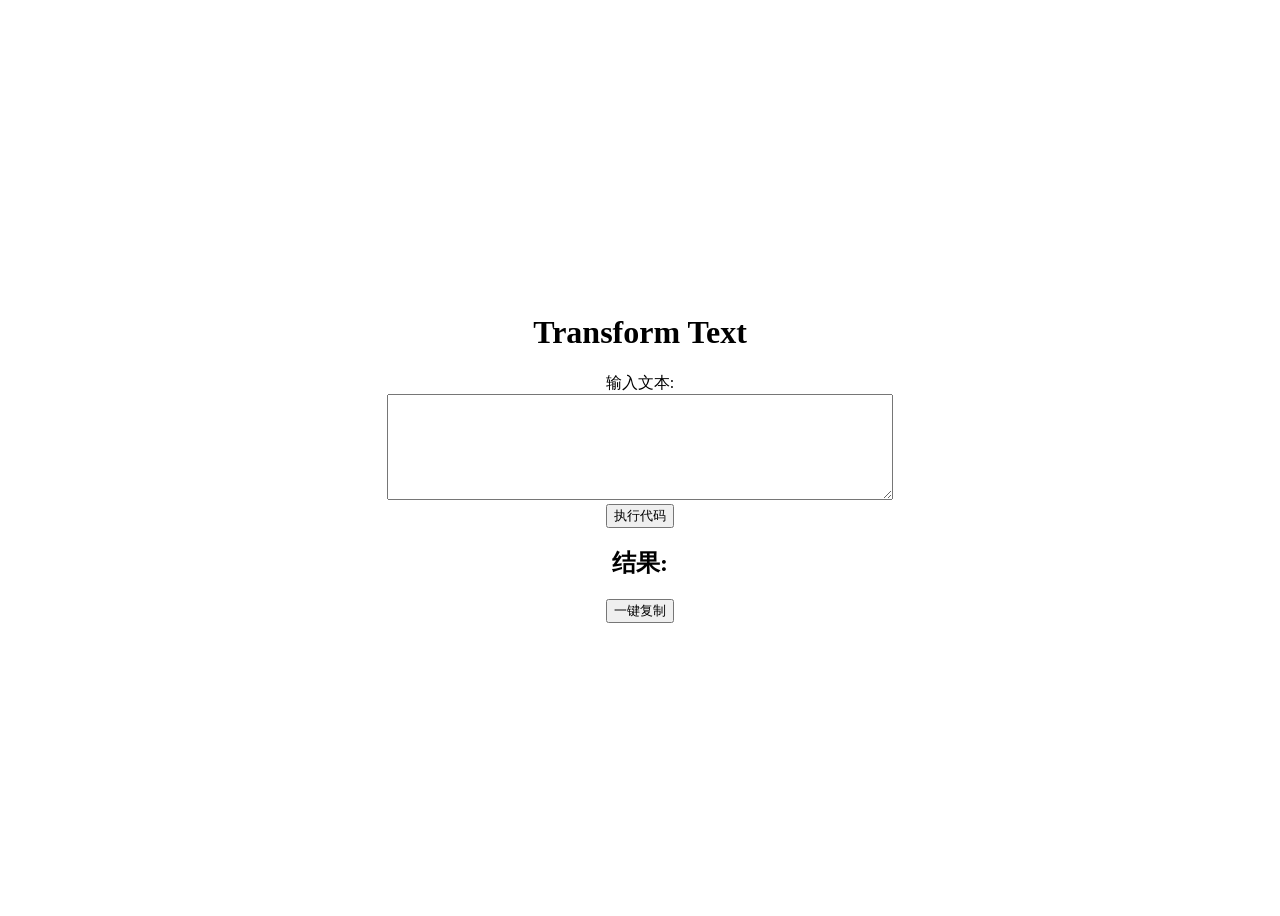
==== index.html @ 1005c85c "Update index.html" ====
<!DOCTYPE html>
<html>
<head>
    <title>Transform Text</title>
    <style>
        body {
            display: flex;
            justify-content: center;
            align-items: center;
            height: 100vh;
        }

        .container {
            text-align: center;
        }

        #inputText {
            width: 500px;
            height: 100px;
        }
    </style>
    <script>
        function transformText() {
            var text = document.getElementById("inputText").value;
            var excludedWords = [

                // 通用
                "de", "se", "do", "ve", "du",
                "pour", "para",
                "avec", "and", 
                "et", "in", "da", "di", "vi", "en", 
                "und", "una", "zum", "von", 
                "cm", "cm)", "mm", "m",
                "mit", "with", 
                "las", "los", "les", 
                "für", "for", "of", "För", "fur", "for",
                "la", "le", "el",
                "à", "è", "e", "y", "x", "a", "i", 
                "des", 
                "per", 
                "non",
                "con",
                "usw", 
                
                
                // 意大利
                "ad", // and
                "del",

                // 西班牙
                
                
                // 瑞典
                "med", "och"
                
                
                
            ];
            var uppercaseWords = ["diy"];

            text = text.toLowerCase();
            var words = text.split(" ");

            for (var i = 0; i < words.length; i++) {
                words[i] = words[i].replace(/，/g, ",");
                // console.log(words[i]+'========='+sumstr(words[i],','))
                if(sumstr(words[i],',') > 1){
                    var words_two = words[i].split(",");
                    for (var j = 0; j < words_two.length; j++) {
                        words_two[j] = strMakeOne(words_two[j],uppercaseWords,excludedWords);
                    }
                    words[i] = words_two.join(" ");
                // console.log('=========>>>>>888888888>'+words[i])
                }else{
                    words[i] = strMakeOne(words[i],uppercaseWords,excludedWords);
                }
            }

            var transformedText = words.join(" ");

            document.getElementById("output").innerText = transformedText;
        }
        function sumstr(str, a) {
            let b = str.indexOf(a);
            var num = 0;
            while (b !== -1) {
                num++;
                b = str.indexOf(a, b + 1)
            }
            return num;
        }
        function strMakeOne(str,uppercaseWords,excludedWords){
            temp = str.replace(/[,]/g, "");
            re = str;
            if (uppercaseWords.includes(temp)) {
                re = str.toUpperCase();
            } else if (!excludedWords.includes(temp)) {
                if(str.length > 0){
                    re = str[0].toUpperCase() + str.substring(1);
                }
            }

            if (str.includes("(")) {
                var start = str.indexOf("(") + 1;
                re = str.substring(0, start) + str[start].toUpperCase() + str.substring(start + 1);
            }
            return re;
        }
  
        
        function copyText() {
            var outputText = document.getElementById("output").innerText;
            
            var tempElement = document.createElement("textarea");
            tempElement.value = outputText;
            document.body.appendChild(tempElement);
            
            tempElement.select();
            document.execCommand("copy");
            
            document.body.removeChild(tempElement);
        }
    </script>
</head>
<body>
    <div class="container">
        <h1>Transform Text</h1>

        <label for="inputText">输入文本:</label>
        <br>
        <textarea id="inputText" rows="5" cols="50"></textarea>

        <br>
        <button onclick="transformText()">执行代码</button>

        <h2>结果:</h2>
        <div id="output"></div>
        <button onclick="copyText()">一键复制</button>
    </div>
</body>
</html>
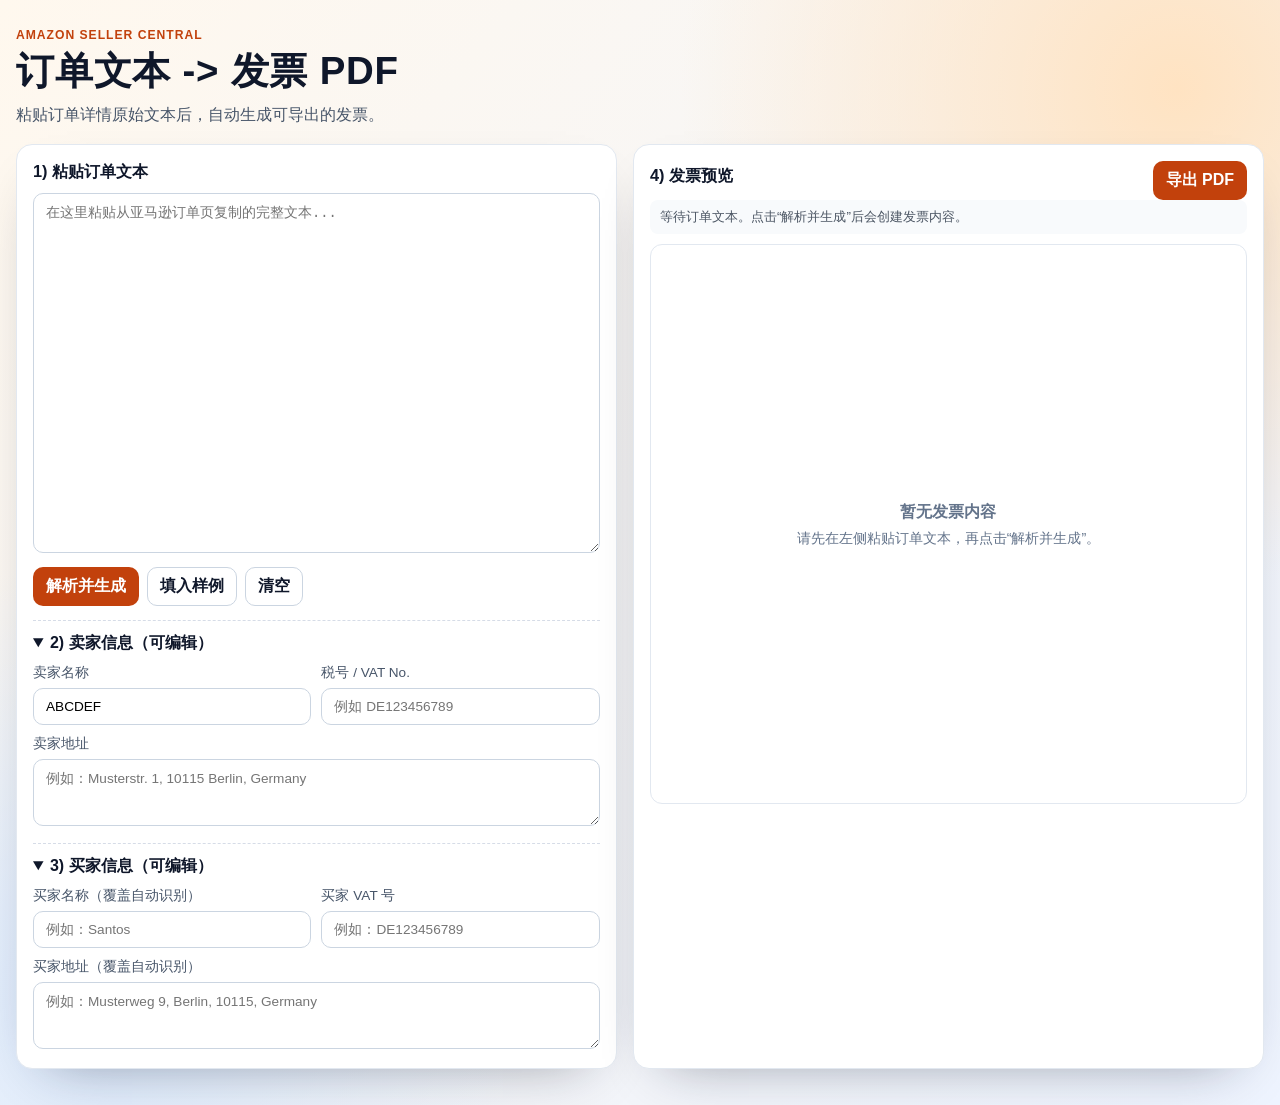
==== commit 0042d5c1: "Initial commit for 亚马逊发票 website" ====
--- a/index.html
+++ b/index.html
@@ -1,141 +1,98 @@
-<!DOCTYPE html>
-<html>
-<head>
-    <title>Transform Text</title>
-    <style>
-        body {
-            display: flex;
-            justify-content: center;
-            align-items: center;
-            height: 100vh;
-        }
-
-        .container {
-            text-align: center;
-        }
-
-        #inputText {
-            width: 500px;
-            height: 100px;
-        }
-    </style>
-    <script>
-        function transformText() {
-            var text = document.getElementById("inputText").value;
-            var excludedWords = [
-
-                // 通用
-                "de", "se", "do", "ve", "du",
-                "pour", "para",
-                "avec", "and", 
-                "et", "in", "da", "di", "vi", "en", 
-                "und", "una", "zum", "von", 
-                "cm", "cm)", "mm", "m",
-                "mit", "with", 
-                "las", "los", "les", 
-                "für", "for", "of", "För", "fur", "for",
-                "la", "le", "el",
-                "à", "è", "e", "y", "x", "a", "i", 
-                "des", 
-                "per", 
-                "non",
-                "con",
-                "usw", 
-                
-                
-                // 意大利
-                "ad", // and
-                "del",
-
-                // 西班牙
-                
-                
-                // 瑞典
-                "med", "och"
-                
-                
-                
-            ];
-            var uppercaseWords = ["diy"];
-
-            text = text.toLowerCase();
-            var words = text.split(" ");
-
-            for (var i = 0; i < words.length; i++) {
-                words[i] = words[i].replace(/，/g, ",");
-                // console.log(words[i]+'========='+sumstr(words[i],','))
-                if(sumstr(words[i],',') > 1){
-                    var words_two = words[i].split(",");
-                    for (var j = 0; j < words_two.length; j++) {
-                        words_two[j] = strMakeOne(words_two[j],uppercaseWords,excludedWords);
-                    }
-                    words[i] = words_two.join(" ");
-                // console.log('=========>>>>>888888888>'+words[i])
-                }else{
-                    words[i] = strMakeOne(words[i],uppercaseWords,excludedWords);
-                }
-            }
-
-            var transformedText = words.join(" ");
-
-            document.getElementById("output").innerText = transformedText;
-        }
-        function sumstr(str, a) {
-            let b = str.indexOf(a);
-            var num = 0;
-            while (b !== -1) {
-                num++;
-                b = str.indexOf(a, b + 1)
-            }
-            return num;
-        }
-        function strMakeOne(str,uppercaseWords,excludedWords){
-            temp = str.replace(/[,]/g, "");
-            re = str;
-            if (uppercaseWords.includes(temp)) {
-                re = str.toUpperCase();
-            } else if (!excludedWords.includes(temp)) {
-                if(str.length > 0){
-                    re = str[0].toUpperCase() + str.substring(1);
-                }
-            }
-
-            if (str.includes("(")) {
-                var start = str.indexOf("(") + 1;
-                re = str.substring(0, start) + str[start].toUpperCase() + str.substring(start + 1);
-            }
-            return re;
-        }
-  
-        
-        function copyText() {
-            var outputText = document.getElementById("output").innerText;
-            
-            var tempElement = document.createElement("textarea");
-            tempElement.value = outputText;
-            document.body.appendChild(tempElement);
-            
-            tempElement.select();
-            document.execCommand("copy");
-            
-            document.body.removeChild(tempElement);
-        }
-    </script>
-</head>
-<body>
-    <div class="container">
-        <h1>Transform Text</h1>
-
-        <label for="inputText">输入文本:</label>
-        <br>
-        <textarea id="inputText" rows="5" cols="50"></textarea>
-
-        <br>
-        <button onclick="transformText()">执行代码</button>
-
-        <h2>结果:</h2>
-        <div id="output"></div>
-        <button onclick="copyText()">一键复制</button>
-    </div>
-</body>
-</html>
+<!doctype html>
+<html lang="zh-CN">
+  <head>
+    <meta charset="UTF-8" />
+    <meta name="viewport" content="width=device-width, initial-scale=1.0" />
+    <title>亚马逊订单转发票</title>
+    <link rel="stylesheet" href="style.css" />
+  </head>
+  <body>
+    <main class="app-shell">
+      <header class="hero">
+        <p class="eyebrow">Amazon Seller Central</p>
+        <h1>订单文本 -> 发票 PDF</h1>
+        <p class="sub">
+          粘贴订单详情原始文本后，自动生成可导出的发票。
+        </p>
+      </header>
+
+      <section class="layout">
+        <section class="panel input-panel">
+          <h2>1) 粘贴订单文本</h2>
+          <textarea
+            id="rawInput"
+            placeholder="在这里粘贴从亚马逊订单页复制的完整文本..."
+            spellcheck="false"
+          ></textarea>
+
+          <div class="button-row">
+            <button id="parseBtn" class="btn primary">解析并生成</button>
+            <button id="sampleBtn" class="btn ghost">填入样例</button>
+            <button id="clearBtn" class="btn ghost">清空</button>
+          </div>
+
+          <details class="seller-settings" open>
+            <summary>2) 卖家信息（可编辑）</summary>
+            <div class="form-grid">
+              <label>
+                卖家名称
+                <input id="sellerName" value="ABCDEF" />
+              </label>
+              <label>
+                税号 / VAT No.
+                <input id="sellerTaxId" placeholder="例如 DE123456789" />
+              </label>
+              <label class="span-2">
+                卖家地址
+                <textarea
+                  id="sellerAddress"
+                  rows="3"
+                  placeholder="例如：Musterstr. 1, 10115 Berlin, Germany"
+                ></textarea>
+              </label>
+            </div>
+          </details>
+
+          <details class="seller-settings" open>
+            <summary>3) 买家信息（可编辑）</summary>
+            <div class="form-grid">
+              <label>
+                买家名称（覆盖自动识别）
+                <input id="buyerNameOverride" placeholder="例如：Santos" />
+              </label>
+              <label>
+                买家 VAT 号
+                <input id="buyerVatOverride" placeholder="例如：DE123456789" />
+              </label>
+              <label class="span-2">
+                买家地址（覆盖自动识别）
+                <textarea
+                  id="buyerAddressOverride"
+                  rows="3"
+                  placeholder="例如：Musterweg 9, Berlin, 10115, Germany"
+                ></textarea>
+              </label>
+            </div>
+          </details>
+        </section>
+
+        <section class="panel preview-panel">
+          <div class="preview-toolbar">
+            <h2>4) 发票预览</h2>
+            <button id="pdfBtn" class="btn primary">导出 PDF</button>
+          </div>
+          <p id="statusText" class="status">
+            等待订单文本。点击“解析并生成”后会创建发票内容。
+          </p>
+
+          <article id="invoice" class="invoice empty-state">
+            <p class="empty-title">暂无发票内容</p>
+            <p class="empty-desc">请先在左侧粘贴订单文本，再点击“解析并生成”。</p>
+          </article>
+        </section>
+      </section>
+    </main>
+
+    <script src="app.js"></script>
+  </body>
+</html>
--- a/style.css
+++ b/style.css
@@ -0,0 +1,738 @@
+:root {
+  --ink: #0f172a;
+  --paper: #f8fafc;
+  --card: #ffffff;
+  --accent: #c2410c;
+  --accent-soft: #ffedd5;
+  --line: #e2e8f0;
+  --muted: #475569;
+  --shadow: 0 22px 55px -32px rgba(15, 23, 42, 0.45);
+}
+
+* {
+  box-sizing: border-box;
+}
+
+html,
+body {
+  margin: 0;
+  padding: 0;
+  min-height: 100%;
+  color: var(--ink);
+  background:
+    radial-gradient(circle at 92% 8%, #ffe3c2 0%, transparent 32%),
+    radial-gradient(circle at 8% 90%, #dbeafe 0%, transparent 28%),
+    linear-gradient(130deg, #fff8ee 0%, #eef4ff 100%);
+  font-family:
+    "Avenir Next",
+    "Hiragino Sans GB",
+    "Noto Sans SC",
+    "PingFang SC",
+    sans-serif;
+}
+
+.app-shell {
+  max-width: 1300px;
+  margin: 0 auto;
+  padding: 28px 16px 36px;
+}
+
+.hero h1 {
+  margin: 4px 0 8px;
+  font-size: clamp(1.7rem, 3vw, 2.4rem);
+  letter-spacing: 0.02em;
+}
+
+.eyebrow {
+  margin: 0;
+  color: var(--accent);
+  font-weight: 700;
+  letter-spacing: 0.08em;
+  text-transform: uppercase;
+  font-size: 0.76rem;
+}
+
+.sub {
+  margin: 0;
+  color: var(--muted);
+}
+
+.layout {
+  display: grid;
+  grid-template-columns: minmax(280px, 1fr) minmax(340px, 1.05fr);
+  gap: 16px;
+  margin-top: 18px;
+}
+
+.panel {
+  background: color-mix(in oklab, var(--card) 92%, white 8%);
+  border: 1px solid var(--line);
+  border-radius: 16px;
+  box-shadow: var(--shadow);
+  padding: 16px;
+}
+
+h2 {
+  margin: 0 0 10px;
+  font-size: 1.02rem;
+}
+
+textarea,
+input {
+  width: 100%;
+  border: 1px solid #cbd5e1;
+  border-radius: 10px;
+  padding: 10px 12px;
+  font: inherit;
+  background: #fff;
+  transition: border-color 0.2s ease;
+}
+
+textarea:focus,
+input:focus {
+  outline: none;
+  border-color: var(--accent);
+}
+
+#rawInput {
+  min-height: 360px;
+  resize: vertical;
+  font-family: "IBM Plex Mono", "Menlo", "Consolas", monospace;
+  font-size: 0.86rem;
+  line-height: 1.45;
+}
+
+.button-row {
+  display: flex;
+  gap: 8px;
+  flex-wrap: wrap;
+  margin-top: 10px;
+}
+
+.btn {
+  border: 1px solid transparent;
+  border-radius: 10px;
+  padding: 8px 12px;
+  font: inherit;
+  font-weight: 700;
+  cursor: pointer;
+}
+
+.btn.primary {
+  background: var(--accent);
+  color: #fff;
+}
+
+.btn.primary:hover {
+  filter: brightness(0.96);
+}
+
+.btn.ghost {
+  background: #fff;
+  border-color: #cbd5e1;
+  color: var(--ink);
+}
+
+.seller-settings {
+  margin-top: 14px;
+  border-top: 1px dashed #d6dce7;
+  padding-top: 12px;
+}
+
+.seller-settings summary {
+  cursor: pointer;
+  font-weight: 700;
+  margin-bottom: 10px;
+}
+
+.form-grid {
+  display: grid;
+  grid-template-columns: 1fr 1fr;
+  gap: 10px;
+}
+
+.form-grid label {
+  display: block;
+  font-size: 0.85rem;
+  color: var(--muted);
+}
+
+.form-grid input,
+.form-grid textarea {
+  margin-top: 6px;
+}
+
+.span-2 {
+  grid-column: span 2;
+}
+
+.preview-toolbar {
+  display: flex;
+  align-items: center;
+  justify-content: space-between;
+  gap: 8px;
+  flex-wrap: wrap;
+}
+
+.status {
+  margin: 0 0 10px;
+  padding: 8px 10px;
+  border-radius: 8px;
+  font-size: 0.84rem;
+  color: #4b5563;
+  background: #f8fafc;
+}
+
+.status.error {
+  color: #7f1d1d;
+  background: #fee2e2;
+}
+
+.status.ok {
+  color: #14532d;
+  background: #dcfce7;
+}
+
+.invoice {
+  background: #fff;
+  border: 1px solid #e2e8f0;
+  border-radius: 12px;
+  min-height: 560px;
+  padding: 22px;
+}
+
+.invoice-head {
+  display: grid;
+  grid-template-columns: 1.1fr 0.9fr;
+  gap: 14px;
+  border-bottom: 2px solid #f1f5f9;
+  padding-bottom: 12px;
+}
+
+.invoice h3 {
+  margin: 0;
+  font-size: 1.45rem;
+}
+
+.invoice-meta p,
+.block p {
+  margin: 4px 0;
+  font-size: 0.92rem;
+}
+
+.grid-2 {
+  display: grid;
+  grid-template-columns: 1fr 1fr;
+  gap: 12px;
+  margin-top: 14px;
+}
+
+.block {
+  border: 1px solid #e5e7eb;
+  border-radius: 10px;
+  padding: 10px;
+}
+
+.block h4 {
+  margin: 0 0 6px;
+  font-size: 0.9rem;
+  color: #334155;
+}
+
+.items {
+  width: 100%;
+  border-collapse: collapse;
+  margin-top: 14px;
+}
+
+.items th,
+.items td {
+  border-bottom: 1px solid #e2e8f0;
+  text-align: left;
+  padding: 8px 6px;
+  font-size: 0.88rem;
+  vertical-align: top;
+}
+
+.items th {
+  background: #f8fafc;
+  font-weight: 700;
+}
+
+.num {
+  text-align: right;
+}
+
+.totals {
+  margin-top: 12px;
+  margin-left: auto;
+  width: min(360px, 100%);
+}
+
+.totals .row {
+  display: flex;
+  justify-content: space-between;
+  padding: 6px 0;
+  border-bottom: 1px dashed #e2e8f0;
+  font-size: 0.92rem;
+}
+
+.totals .row strong {
+  color: var(--ink);
+}
+
+.note {
+  margin-top: 12px;
+  padding: 9px 10px;
+  border-radius: 8px;
+  background: var(--accent-soft);
+  color: #7c2d12;
+  font-size: 0.82rem;
+}
+
+.empty-state {
+  display: grid;
+  place-content: center;
+  text-align: center;
+  color: #64748b;
+}
+
+.empty-title {
+  margin: 0;
+  font-size: 1.03rem;
+  font-weight: 700;
+}
+
+.empty-desc {
+  margin: 6px 0 0;
+  font-size: 0.9rem;
+}
+
+.invoice.official-template {
+  border: none;
+  box-shadow: none;
+  background: transparent;
+  padding: 0;
+  min-height: auto;
+}
+
+.invoice-doc {
+  display: flex;
+  flex-direction: column;
+  gap: 0;
+}
+
+.template-page {
+  width: 100%;
+  max-width: 920px;
+  height: 1230px;
+  margin: 0 auto;
+  padding: 0 24px 10px;
+  display: flex;
+  flex-direction: column;
+  box-sizing: border-box;
+  background: #fff;
+  border: 1px solid #dbe3ea;
+  color: #23282c;
+  font-family: Arial, Helvetica, sans-serif;
+  overflow: hidden;
+}
+
+.top-blue-bar {
+  height: 14px;
+  background: #333b41;
+  margin: 0 -24px 8px;
+}
+
+.template-header {
+  display: flex;
+  justify-content: flex-end;
+  margin-bottom: 4px;
+}
+
+.template-header h3 {
+  margin: 0;
+  font-size: 2.3rem;
+  font-weight: 600;
+  color: #31363a;
+}
+
+.doc-top-grid {
+  margin-top: 6px;
+  display: grid;
+  grid-template-columns: 1fr 360px;
+  gap: 22px;
+  align-items: start;
+}
+
+.customer-block {
+  margin-top: 116px;
+  font-size: 0.83rem;
+  line-height: 1.35;
+}
+
+.customer-block p {
+  margin: 2px 0;
+}
+
+.summary-card {
+  background: #e9f1f6;
+  border: 1px solid #cad8e2;
+  padding: 11px 12px;
+  font-size: 0.76rem;
+}
+
+.summary-row {
+  display: grid;
+  grid-template-columns: 1fr 1fr;
+  gap: 8px;
+  margin: 4px 0;
+}
+
+.summary-row span {
+  color: #2f3438;
+}
+
+.summary-row strong {
+  font-weight: 600;
+  color: #1f2326;
+  word-break: break-word;
+}
+
+.summary-divider {
+  margin: 7px 0;
+  border-top: 1px solid #c8d5df;
+}
+
+.summary-row.total-row {
+  margin-top: 7px;
+  font-weight: 700;
+}
+
+.vat-declare-box {
+  width: 360px;
+  margin-left: auto;
+  margin-top: 8px;
+  border: 1px solid #ccd3da;
+  font-size: 0.72rem;
+}
+
+.vat-declare-box div {
+  display: grid;
+  grid-template-columns: 1fr 1fr;
+  gap: 8px;
+  padding: 8px 10px;
+}
+
+.vat-declare-box div + div {
+  border-top: 1px solid #d6dde3;
+}
+
+.vat-declare-box strong {
+  font-weight: 600;
+  word-break: break-word;
+}
+
+.support-line {
+  margin: 14px 0 6px;
+  font-size: 0.7rem;
+  color: #2e3337;
+}
+
+.support-link {
+  color: #3557c2;
+  font-weight: 700;
+}
+
+.template-separator {
+  border-top: 1px solid #cfd6dc;
+  margin: 9px 0;
+}
+
+.address-grid {
+  display: grid;
+  grid-template-columns: 1fr 1fr 1fr;
+  gap: 18px;
+  font-size: 0.72rem;
+}
+
+.address-card h4 {
+  margin: 0 0 7px;
+  font-size: 1.16rem;
+  font-weight: 700;
+  color: #262a2d;
+}
+
+.address-card p {
+  margin: 2px 0;
+  line-height: 1.3;
+}
+
+.order-info {
+  margin-top: 2px;
+  font-size: 0.72rem;
+}
+
+.order-info h4 {
+  margin: 0 0 6px;
+  font-size: 1.16rem;
+  font-weight: 700;
+  color: #262a2d;
+}
+
+.order-info-table {
+  max-width: 420px;
+}
+
+.order-info-table div {
+  display: grid;
+  grid-template-columns: 120px 1fr;
+  gap: 12px;
+  margin: 4px 0;
+}
+
+.order-info-table strong {
+  font-weight: 600;
+}
+
+.invoice-details-block h4 {
+  margin: 0 0 6px;
+  font-size: 1.38rem;
+  font-weight: 700;
+  color: #262a2d;
+}
+
+.template-lines {
+  width: 100%;
+  border-collapse: collapse;
+  font-size: 0.66rem;
+}
+
+.template-lines th {
+  text-align: left;
+  font-weight: 700;
+  padding: 7px 6px;
+  border-top: 1px solid #d7dde2;
+  border-bottom: 1px solid #d7dde2;
+  background: #f4f5f6;
+}
+
+.template-lines td {
+  padding: 6px 6px;
+  border-bottom: 1px solid #e6eaee;
+  vertical-align: top;
+}
+
+.template-lines .desc-cell {
+  line-height: 1.35;
+}
+
+.template-lines .minor-row td {
+  padding-top: 5px;
+  padding-bottom: 5px;
+  border-bottom: none;
+}
+
+.template-lines th:nth-child(1) {
+  width: 45%;
+}
+
+.num-cell {
+  text-align: right;
+  white-space: nowrap;
+}
+
+.grand-total {
+  margin-top: 8px;
+  border-top: 1px solid #d1d7dc;
+  padding-top: 7px;
+  display: flex;
+  justify-content: flex-end;
+  align-items: baseline;
+  gap: 34px;
+}
+
+.grand-total.no-extra-rows {
+  border-top: none;
+  padding-top: 0;
+  margin-top: 6px;
+}
+
+.grand-total span {
+  font-size: 1.9rem;
+  font-weight: 700;
+  color: #32373b;
+}
+
+.grand-total strong {
+  font-size: 2rem;
+  font-weight: 700;
+  color: #2a2f33;
+}
+
+.vat-breakdown {
+  margin-top: 7px;
+  margin-left: auto;
+  width: 52%;
+}
+
+.vat-breakdown table {
+  width: 100%;
+  border-collapse: collapse;
+  font-size: 0.66rem;
+}
+
+.vat-breakdown th,
+.vat-breakdown td {
+  text-align: right;
+  padding: 6px 6px;
+  border-bottom: 1px solid #e1e6ea;
+}
+
+.vat-breakdown th:first-child,
+.vat-breakdown td:first-child {
+  text-align: left;
+}
+
+.vat-breakdown tfoot td {
+  font-weight: 700;
+}
+
+.page-footer {
+  margin-top: auto;
+  border-top: 1px solid #cfd6dc;
+  padding-top: 7px;
+  display: flex;
+  justify-content: space-between;
+  align-items: flex-end;
+  gap: 14px;
+}
+
+.footer-note {
+  max-width: 68%;
+  font-size: 0.56rem;
+  color: #7a7f84;
+  line-height: 1.35;
+}
+
+.footer-page {
+  font-size: 1rem;
+  color: #63686d;
+  white-space: nowrap;
+}
+
+@media (max-width: 960px) {
+  .layout {
+    grid-template-columns: 1fr;
+  }
+
+  #rawInput {
+    min-height: 280px;
+  }
+
+  .template-page {
+    height: auto;
+    padding: 0 14px 12px;
+    overflow: visible;
+  }
+
+  .top-blue-bar {
+    margin: 0 -14px 10px;
+  }
+
+  .doc-top-grid {
+    grid-template-columns: 1fr;
+    gap: 10px;
+  }
+
+  .customer-block {
+    margin-top: 0;
+  }
+
+  .summary-card,
+  .vat-declare-box {
+    width: 100%;
+  }
+
+  .address-grid {
+    grid-template-columns: 1fr;
+    gap: 12px;
+  }
+
+  .grand-total {
+    justify-content: space-between;
+    gap: 8px;
+  }
+
+  .grand-total span,
+  .grand-total strong {
+    font-size: 1.2rem;
+  }
+
+  .vat-breakdown {
+    width: 100%;
+  }
+
+  .page-footer {
+    flex-direction: column;
+    align-items: flex-start;
+  }
+
+  .footer-note {
+    max-width: 100%;
+  }
+}
+
+@media print {
+  body {
+    background: #fff;
+  }
+
+  .hero,
+  .input-panel,
+  .preview-toolbar,
+  .status {
+    display: none !important;
+  }
+
+  .layout {
+    display: block;
+  }
+
+  .preview-panel {
+    box-shadow: none;
+    border: none;
+    padding: 0;
+  }
+
+  .invoice {
+    border: none;
+    box-shadow: none;
+    border-radius: 0;
+    min-height: auto;
+    padding: 0;
+  }
+
+  .invoice.official-template {
+    border: none;
+  }
+
+  .invoice-doc {
+    gap: 0;
+  }
+
+  .template-page {
+    max-width: none;
+    width: 210mm;
+    height: 297mm;
+    margin: 0 auto;
+    padding: 0 10mm 8mm;
+    page-break-after: auto;
+    border: none;
+    overflow: hidden;
+  }
+
+  .top-blue-bar {
+    margin: 0 -10mm 7px;
+  }
+}
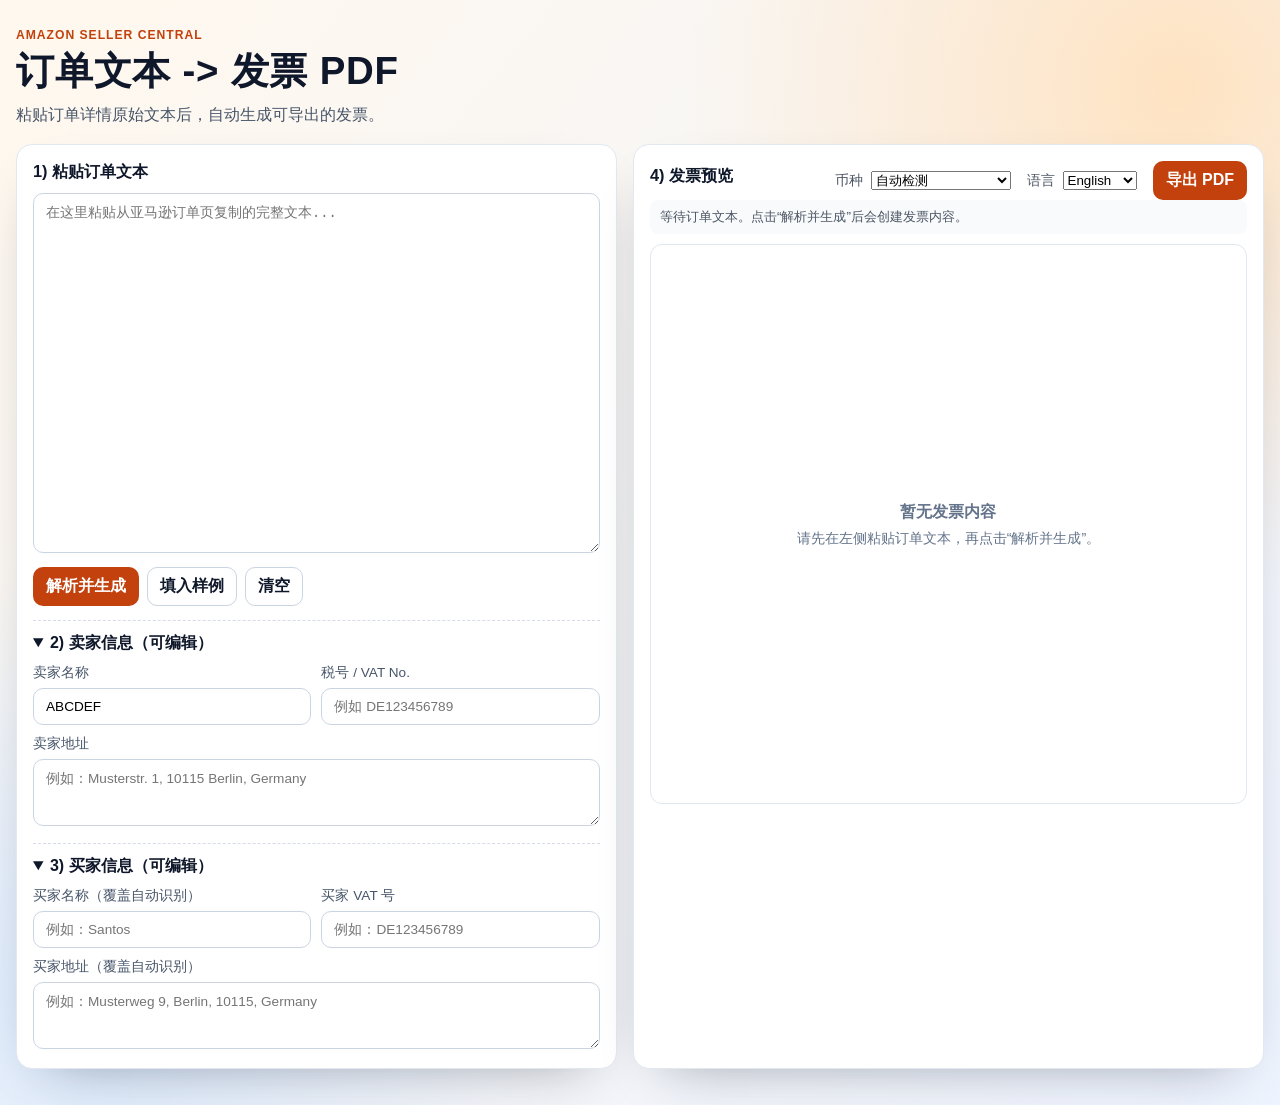
==== commit 7c913c63: "修改：增加更多功能" ====
--- a/index.html
+++ b/index.html
@@ -74,12 +74,45 @@
               </label>
             </div>
           </details>
+
+
         </section>
 
         <section class="panel preview-panel">
           <div class="preview-toolbar">
             <h2>4) 发票预览</h2>
-            <button id="pdfBtn" class="btn primary">导出 PDF</button>
+            <div style="margin-left: auto; display: flex; align-items: center; gap: 1rem;">
+              <label style="display: flex; align-items: center; gap: 0.5rem; font-size: 0.875rem; color: #4b5563; white-space: nowrap;">
+                币种
+                <select id="currencyOverride" style="width: auto;">
+                  <option value="">自动检测</option>
+                  <option value="€">欧元 (€)</option>
+                  <option value="US$">美元 (US$)</option>
+                  <option value="£">英镑 (£)</option>
+                  <option value="¥">日元 (¥)</option>
+                  <option value="CA$">加元 (CA$)</option>
+                  <option value="A$">澳元 (A$)</option>
+                  <option value="PLN">波兰兹罗提 (PLN)</option>
+                  <option value="SEK">瑞典克朗 (SEK)</option>
+                  <option value="MX$">墨西哥比索 (MX$)</option>
+                  <option value="SAR">沙特里亚尔 (SAR)</option>
+                  <option value="TRY">土耳其里拉 (TRY)</option>
+                  <option value="AED">阿联酋迪拉姆 (AED)</option>
+                </select>
+              </label>
+              <label style="display: flex; align-items: center; gap: 0.5rem; font-size: 0.875rem; color: #4b5563; white-space: nowrap;">
+                语言
+                <select id="invoiceLang">
+                  <option value="en">English</option>
+                  <option value="de">Deutsch</option>
+                  <option value="fr">Français</option>
+                  <option value="it">Italiano</option>
+                  <option value="es">Español</option>
+                  <option value="ja">日本語</option>
+                </select>
+              </label>
+              <button id="pdfBtn" class="btn primary">导出 PDF</button>
+            </div>
           </div>
           <p id="statusText" class="status">
             等待订单文本。点击“解析并生成”后会创建发票内容。
--- a/style.css
+++ b/style.css
@@ -367,6 +367,8 @@
 
 .customer-block {
   margin-top: 116px;
+  justify-self: center;
+  width: min(78%, 330px);
   font-size: 0.83rem;
   line-height: 1.35;
 }
@@ -647,6 +649,8 @@
 
   .customer-block {
     margin-top: 0;
+    justify-self: start;
+    width: auto;
   }
 
   .summary-card,
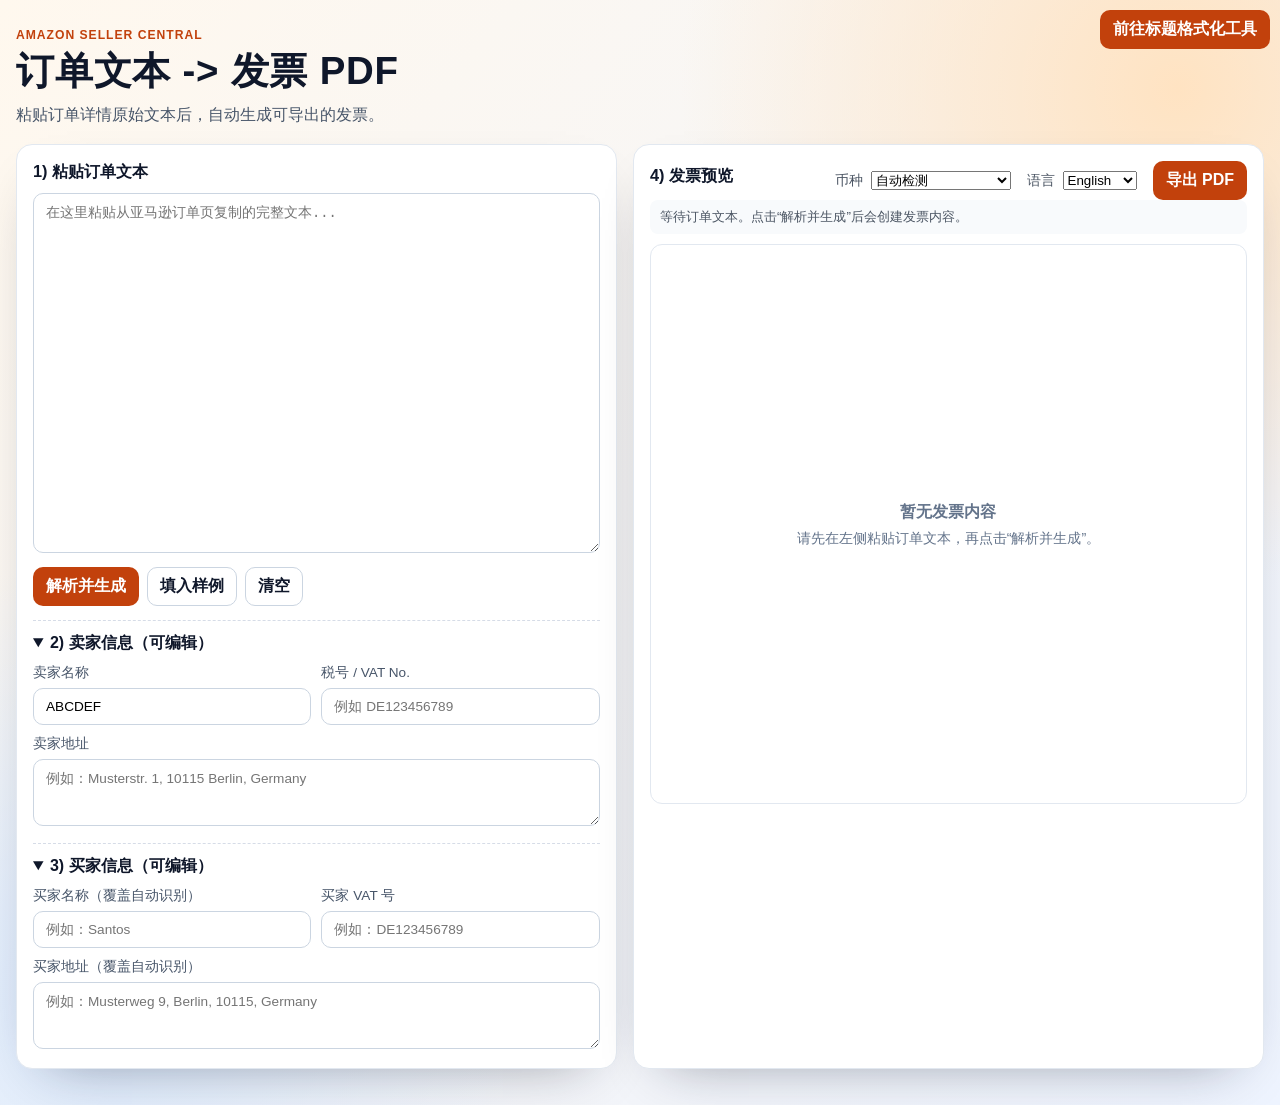
==== commit b9ec55b5: "增加了2个页面互相切换的按钮" ====
--- a/index.html
+++ b/index.html
@@ -7,6 +7,7 @@
     <link rel="stylesheet" href="style.css" />
   </head>
   <body>
+    <a href="format.html" style="position: absolute; top: 10px; right: 10px;"><button class="btn primary">前往标题格式化工具</button></a>
     <main class="app-shell">
       <header class="hero">
         <p class="eyebrow">Amazon Seller Central</p>
